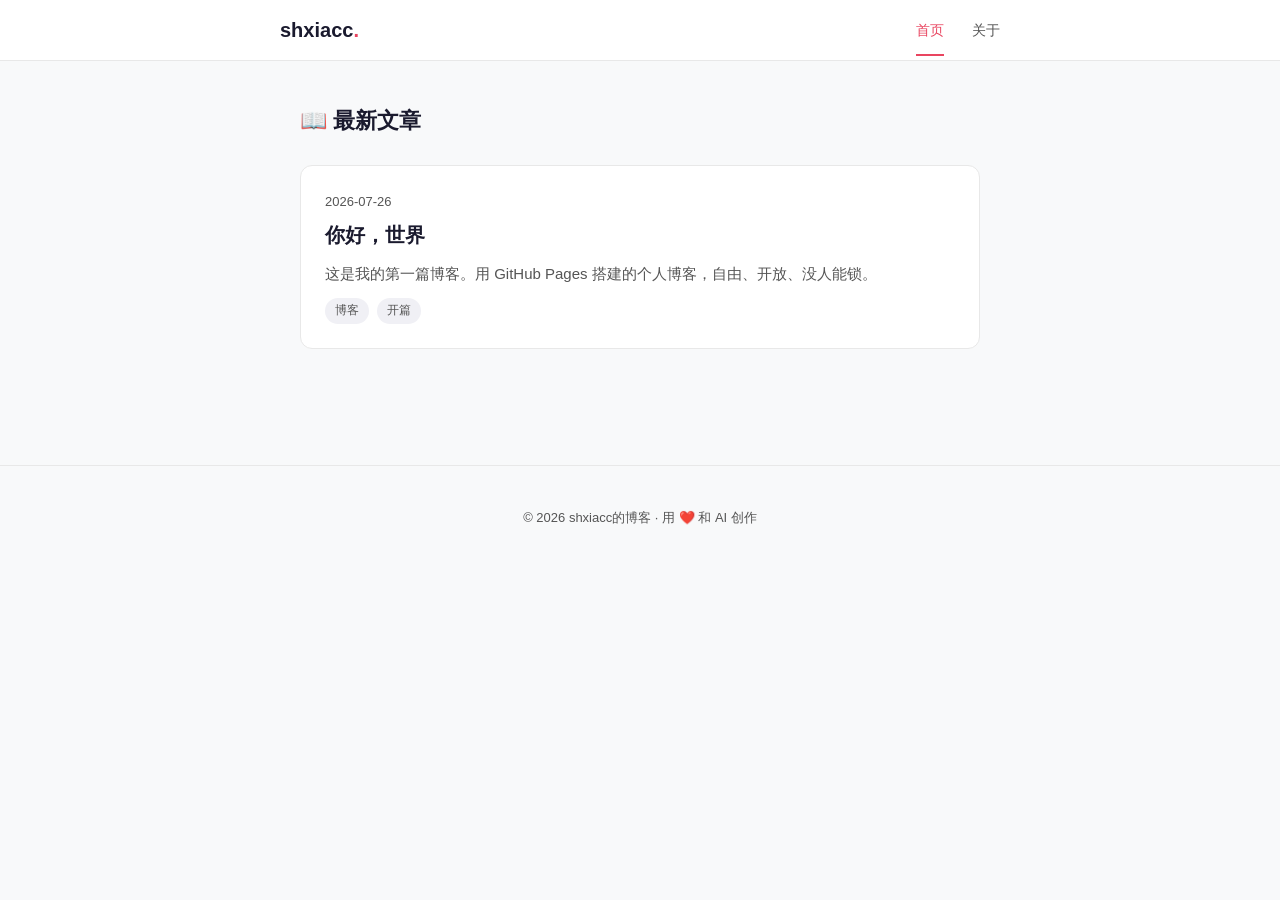
==== index.html @ cb8432b7 "🎉 初始化博客" ====
<!DOCTYPE html>
<html lang="zh-CN">
<head>
  <meta charset="UTF-8">
  <meta name="viewport" content="width=device-width, initial-scale=1.0">
  <title>shxiacc的博客</title>
  <link rel="stylesheet" href="assets/css/style.css">
  <link rel="icon" href="data:image/svg+xml,<svg xmlns=%22http://www.w3.org/2000/svg%22 viewBox=%220 0 100 100%22><text y=%22.9em%22 font-size=%2290%22>📝</text></svg>">
</head>
<body>
  <header>
    <div class="header-inner">
      <a href="/" class="logo">shxiacc<span>.</span></a>
      <nav>
        <a href="/" class="active">首页</a>
        <a href="about.html">关于</a>
      </nav>
    </div>
  </header>

  <main class="container">
    <h2 style="margin-bottom: 24px; font-size: 22px;">📖 最新文章</h2>
    <ul class="post-list" id="postList">
      <!-- 由脚本动态加载 -->
    </ul>
  </main>

  <footer>
    <p>© 2026 shxiacc的博客 · 用 ❤️ 和 AI 创作</p>
  </footer>

  <script src="assets/js/main.js"></script>
</body>
</html>
---- assets/css/style.css ----
/* shxiacc的博客 — 主题样式 */
:root {
  --bg: #f8f9fa;
  --card: #ffffff;
  --text: #1a1a2e;
  --text-secondary: #555;
  --accent: #e94560;
  --accent-hover: #d13350;
  --border: #e8e8e8;
  --code-bg: #f4f4f4;
  --font: 'Noto Sans SC', -apple-system, 'PingFang SC', 'Microsoft YaHei', sans-serif;
  --max-w: 720px;
}
* { margin: 0; padding: 0; box-sizing: border-box; }
body {
  font-family: var(--font);
  background: var(--bg);
  color: var(--text);
  line-height: 1.8;
  font-size: 16px;
}
a { color: var(--accent); text-decoration: none; transition: color .2s; }
a:hover { color: var(--accent-hover); }

/* Header */
header {
  background: var(--card);
  border-bottom: 1px solid var(--border);
  padding: 0 20px;
  position: sticky; top: 0; z-index: 100;
  backdrop-filter: blur(10px);
}
.header-inner {
  max-width: var(--max-w);
  margin: 0 auto;
  display: flex;
  align-items: center;
  justify-content: space-between;
  height: 60px;
}
.logo { font-size: 20px; font-weight: 700; color: var(--text); }
.logo span { color: var(--accent); }
nav a {
  margin-left: 24px;
  font-size: 14px;
  color: var(--text-secondary);
  position: relative;
}
nav a.active { color: var(--accent); }
nav a.active::after {
  content: '';
  position: absolute;
  bottom: -18px; left: 0; right: 0;
  height: 2px; background: var(--accent);
}

/* Main */
.container { max-width: var(--max-w); margin: 0 auto; padding: 40px 20px; }

/* Post list */
.post-list { list-style: none; }
.post-item {
  background: var(--card);
  border-radius: 12px;
  padding: 24px;
  margin-bottom: 16px;
  border: 1px solid var(--border);
  transition: transform .2s, box-shadow .2s;
}
.post-item:hover {
  transform: translateY(-2px);
  box-shadow: 0 4px 20px rgba(0,0,0,.06);
}
.post-date {
  font-size: 13px;
  color: var(--text-secondary);
  margin-bottom: 4px;
}
.post-title {
  font-size: 20px;
  font-weight: 600;
  color: var(--text);
  display: block;
  margin-bottom: 8px;
}
.post-summary {
  font-size: 15px;
  color: var(--text-secondary);
  line-height: 1.7;
}
.post-tags {
  margin-top: 12px;
  display: flex;
  gap: 8px;
  flex-wrap: wrap;
}
.tag {
  background: #f0f0f5;
  color: var(--text-secondary);
  font-size: 12px;
  padding: 2px 10px;
  border-radius: 20px;
}

/* Post page */
.post-header { margin-bottom: 32px; }
.post-header h1 { font-size: 28px; line-height: 1.4; margin-bottom: 12px; }
.post-meta { font-size: 14px; color: var(--text-secondary); }

/* Article content */
article { font-size: 16px; line-height: 1.9; }
article h2 { font-size: 22px; margin: 32px 0 16px; padding-bottom: 8px; border-bottom: 1px solid var(--border); }
article h3 { font-size: 18px; margin: 24px 0 12px; }
article p { margin-bottom: 16px; }
article ul, article ol { margin: 0 0 16px 24px; }
article li { margin-bottom: 6px; }
article blockquote {
  border-left: 4px solid var(--accent);
  padding: 12px 20px;
  margin: 20px 0;
  background: #f9f0f3;
  border-radius: 0 8px 8px 0;
  color: var(--text-secondary);
}
article code {
  background: var(--code-bg);
  padding: 2px 6px;
  border-radius: 4px;
  font-size: 14px;
  font-family: 'Fira Code', 'Consolas', monospace;
}
article pre {
  background: #1a1a2e;
  color: #e8e8e8;
  padding: 20px;
  border-radius: 10px;
  overflow-x: auto;
  margin: 20px 0;
  font-size: 14px;
  line-height: 1.6;
}
article pre code { background: none; padding: 0; color: inherit; }
article img {
  max-width: 100%;
  border-radius: 10px;
  margin: 20px 0;
}

/* Footer */
footer {
  text-align: center;
  padding: 40px 20px;
  color: var(--text-secondary);
  font-size: 13px;
  border-top: 1px solid var(--border);
  margin-top: 60px;
}

/* About page */
.about-card {
  background: var(--card);
  border-radius: 12px;
  padding: 40px;
  border: 1px solid var(--border);
}
.about-card h1 { margin-bottom: 20px; }

/* Responsive */
@media (max-width: 600px) {
  .header-inner { height: 50px; }
  .logo { font-size: 17px; }
  nav a { margin-left: 16px; font-size: 13px; }
  .container { padding: 24px 16px; }
  .post-item { padding: 18px; }
  .post-title { font-size: 18px; }
  .post-header h1 { font-size: 22px; }
  .about-card { padding: 24px; }
}
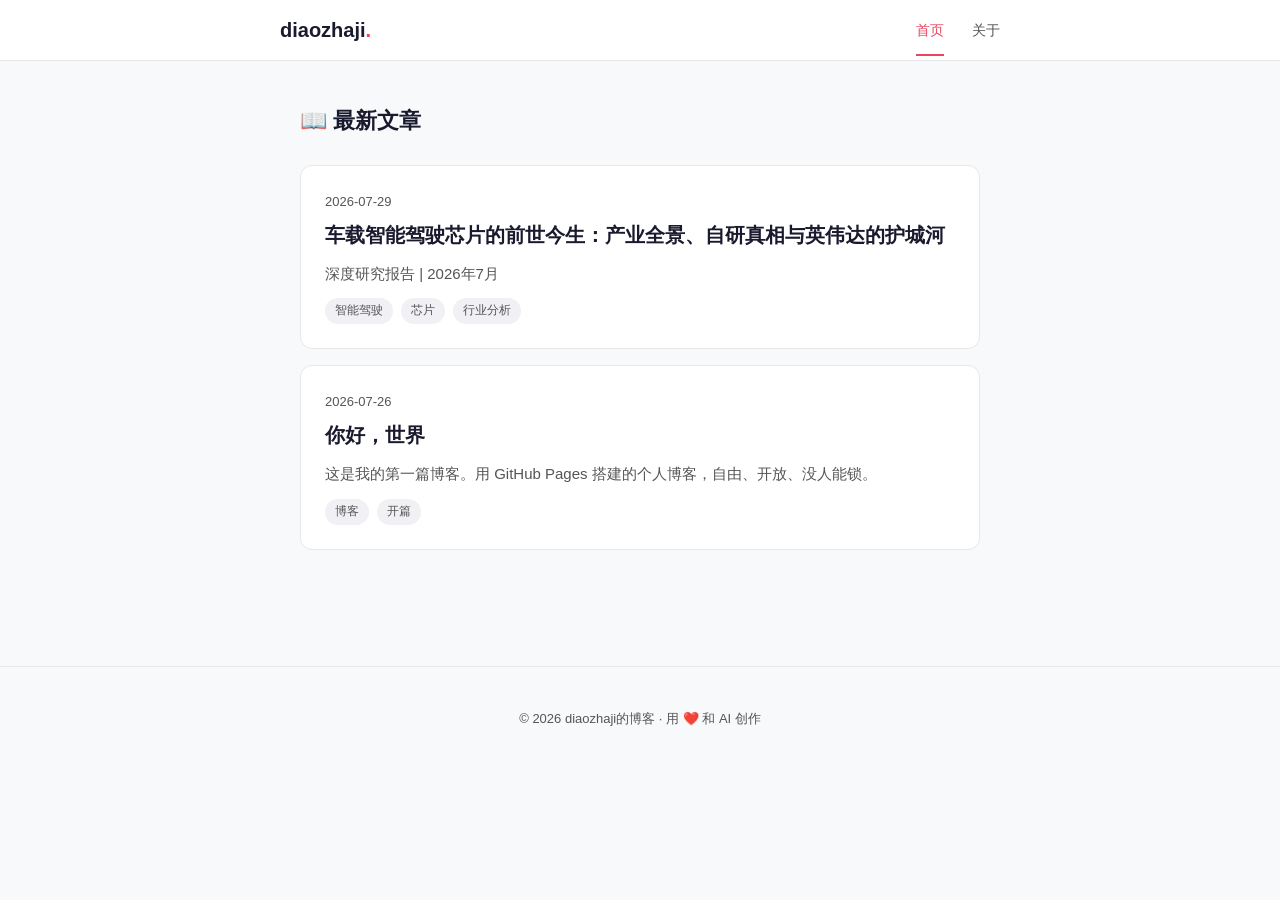
==== commit 18099f9d: "chore: 删除测试文章，全站品牌名 shxiacc → diaozhaji" ====
--- a/index.html
+++ b/index.html
@@ -3,14 +3,14 @@
 <head>
   <meta charset="UTF-8">
   <meta name="viewport" content="width=device-width, initial-scale=1.0">
-  <title>shxiacc的博客</title>
+  <title>diaozhaji的博客</title>
   <link rel="stylesheet" href="assets/css/style.css">
   <link rel="icon" href="data:image/svg+xml,<svg xmlns=%22http://www.w3.org/2000/svg%22 viewBox=%220 0 100 100%22><text y=%22.9em%22 font-size=%2290%22>📝</text></svg>">
 </head>
 <body>
   <header>
     <div class="header-inner">
-      <a href="/" class="logo">shxiacc<span>.</span></a>
+      <a href="/" class="logo">diaozhaji<span>.</span></a>
       <nav>
         <a href="/" class="active">首页</a>
         <a href="about.html">关于</a>
@@ -26,7 +26,7 @@
   </main>
 
   <footer>
-    <p>© 2026 shxiacc的博客 · 用 ❤️ 和 AI 创作</p>
+    <p>© 2026 diaozhaji的博客 · 用 ❤️ 和 AI 创作</p>
   </footer>
 
   <script src="assets/js/main.js"></script>
--- a/assets/css/style.css
+++ b/assets/css/style.css
@@ -1,4 +1,4 @@
-/* shxiacc的博客 — 主题样式 */
+/* diaozhaji的博客 — 主题样式 */
 :root {
   --bg: #f8f9fa;
   --card: #ffffff;
@@ -140,10 +140,31 @@
   line-height: 1.6;
 }
 article pre code { background: none; padding: 0; color: inherit; }
+article h4 { font-size: 16px; margin: 20px 0 10px; font-weight: 600; }
+article h5 { font-size: 15px; margin: 16px 0 8px; font-weight: 600; }
+article hr { border: none; border-top: 1px solid var(--border); margin: 32px 0; }
 article img {
   max-width: 100%;
   border-radius: 10px;
   margin: 20px 0;
+}
+article table {
+  width: 100%;
+  border-collapse: collapse;
+  margin: 20px 0;
+  font-size: 15px;
+}
+article th, article td {
+  padding: 10px 14px;
+  border: 1px solid var(--border);
+  text-align: left;
+}
+article th {
+  background: #f0f0f5;
+  font-weight: 600;
+}
+article tbody tr:nth-child(even) {
+  background: #fafafa;
 }
 
 /* Footer */
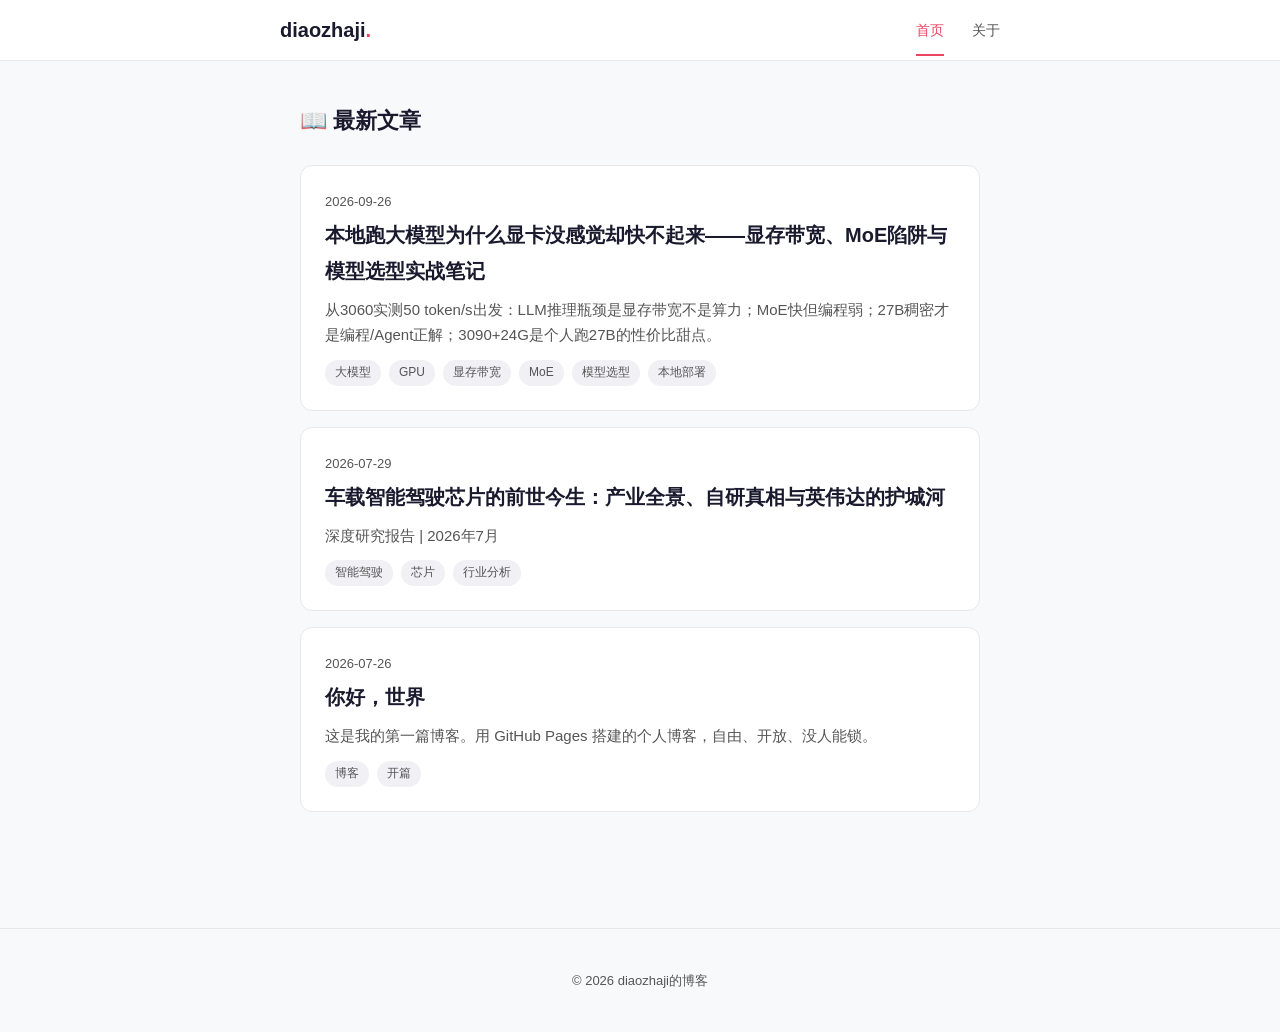
==== commit 1a78f925: "chore: 移除全站页脚'AI 创作'字样" ====
--- a/index.html
+++ b/index.html
@@ -26,7 +26,7 @@
   </main>
 
   <footer>
-    <p>© 2026 diaozhaji的博客 · 用 ❤️ 和 AI 创作</p>
+    <p>© 2026 diaozhaji的博客</p>
   </footer>
 
   <script src="assets/js/main.js"></script>
